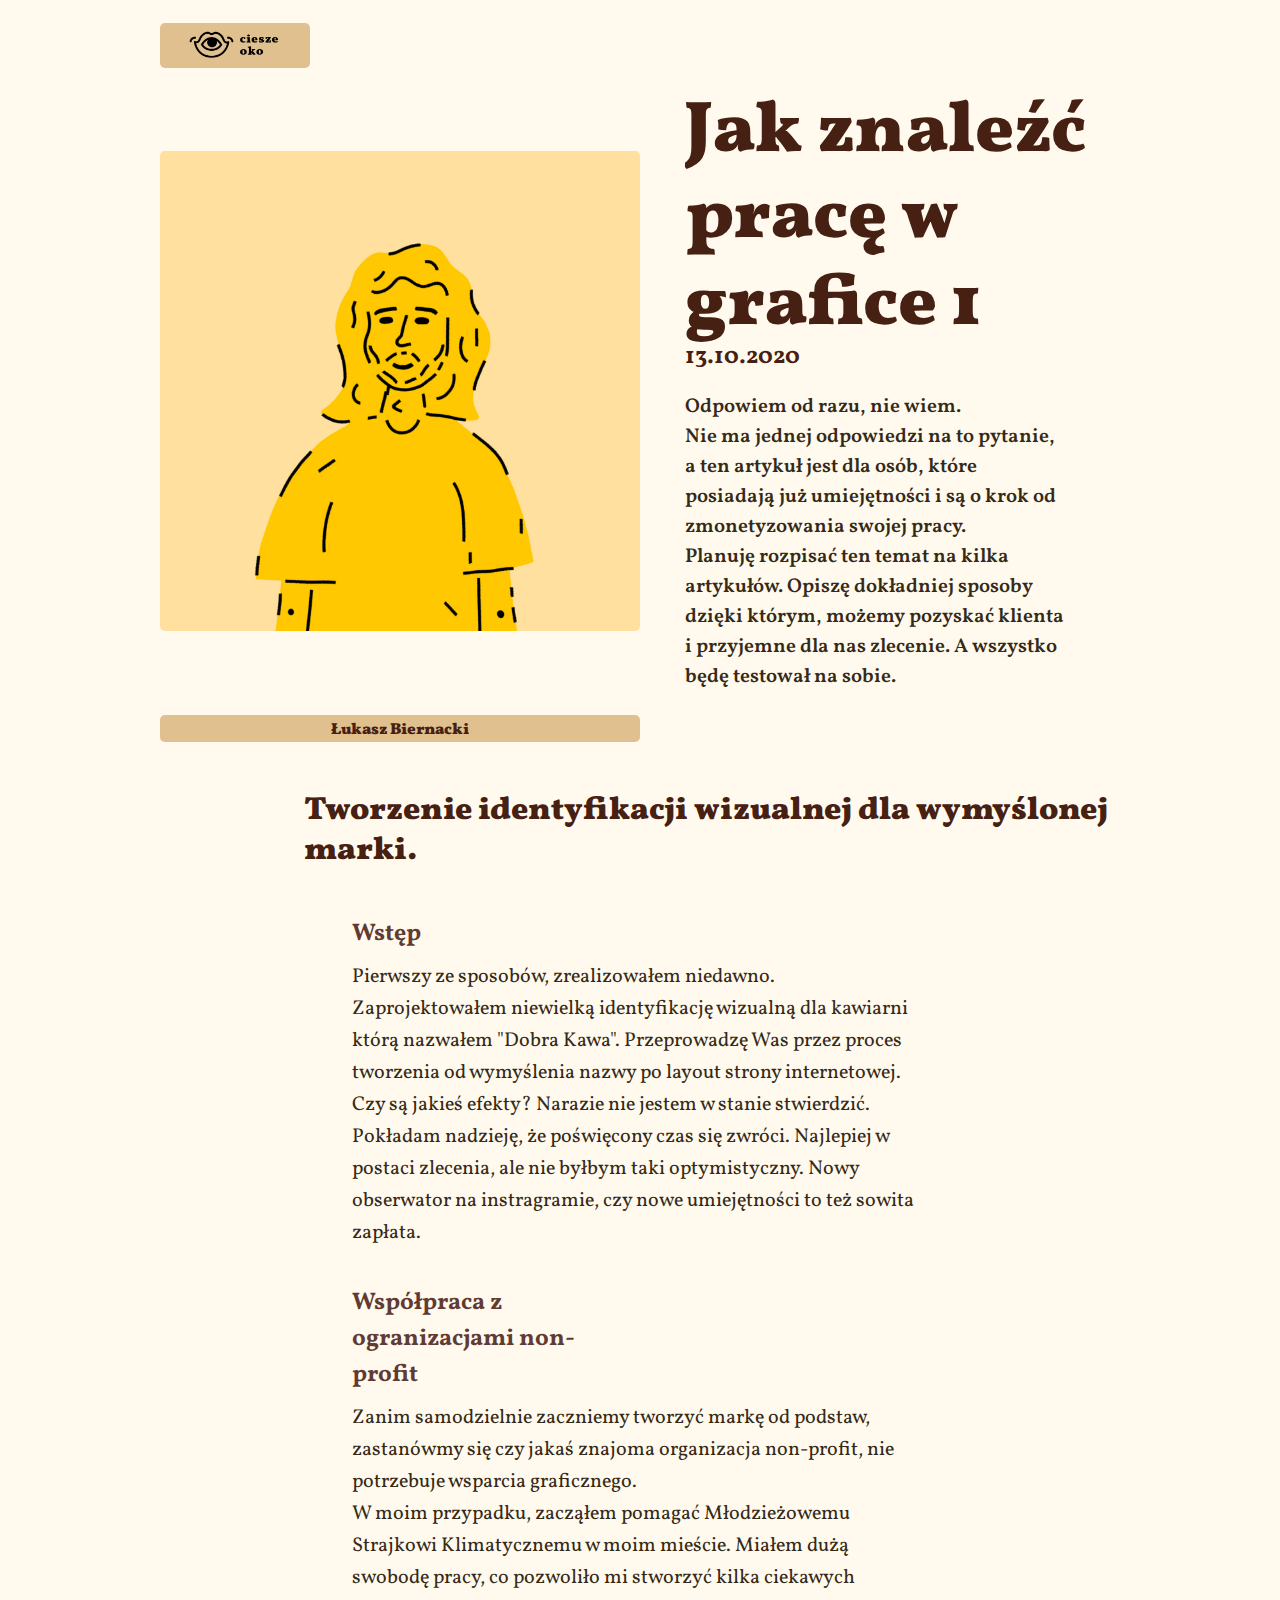
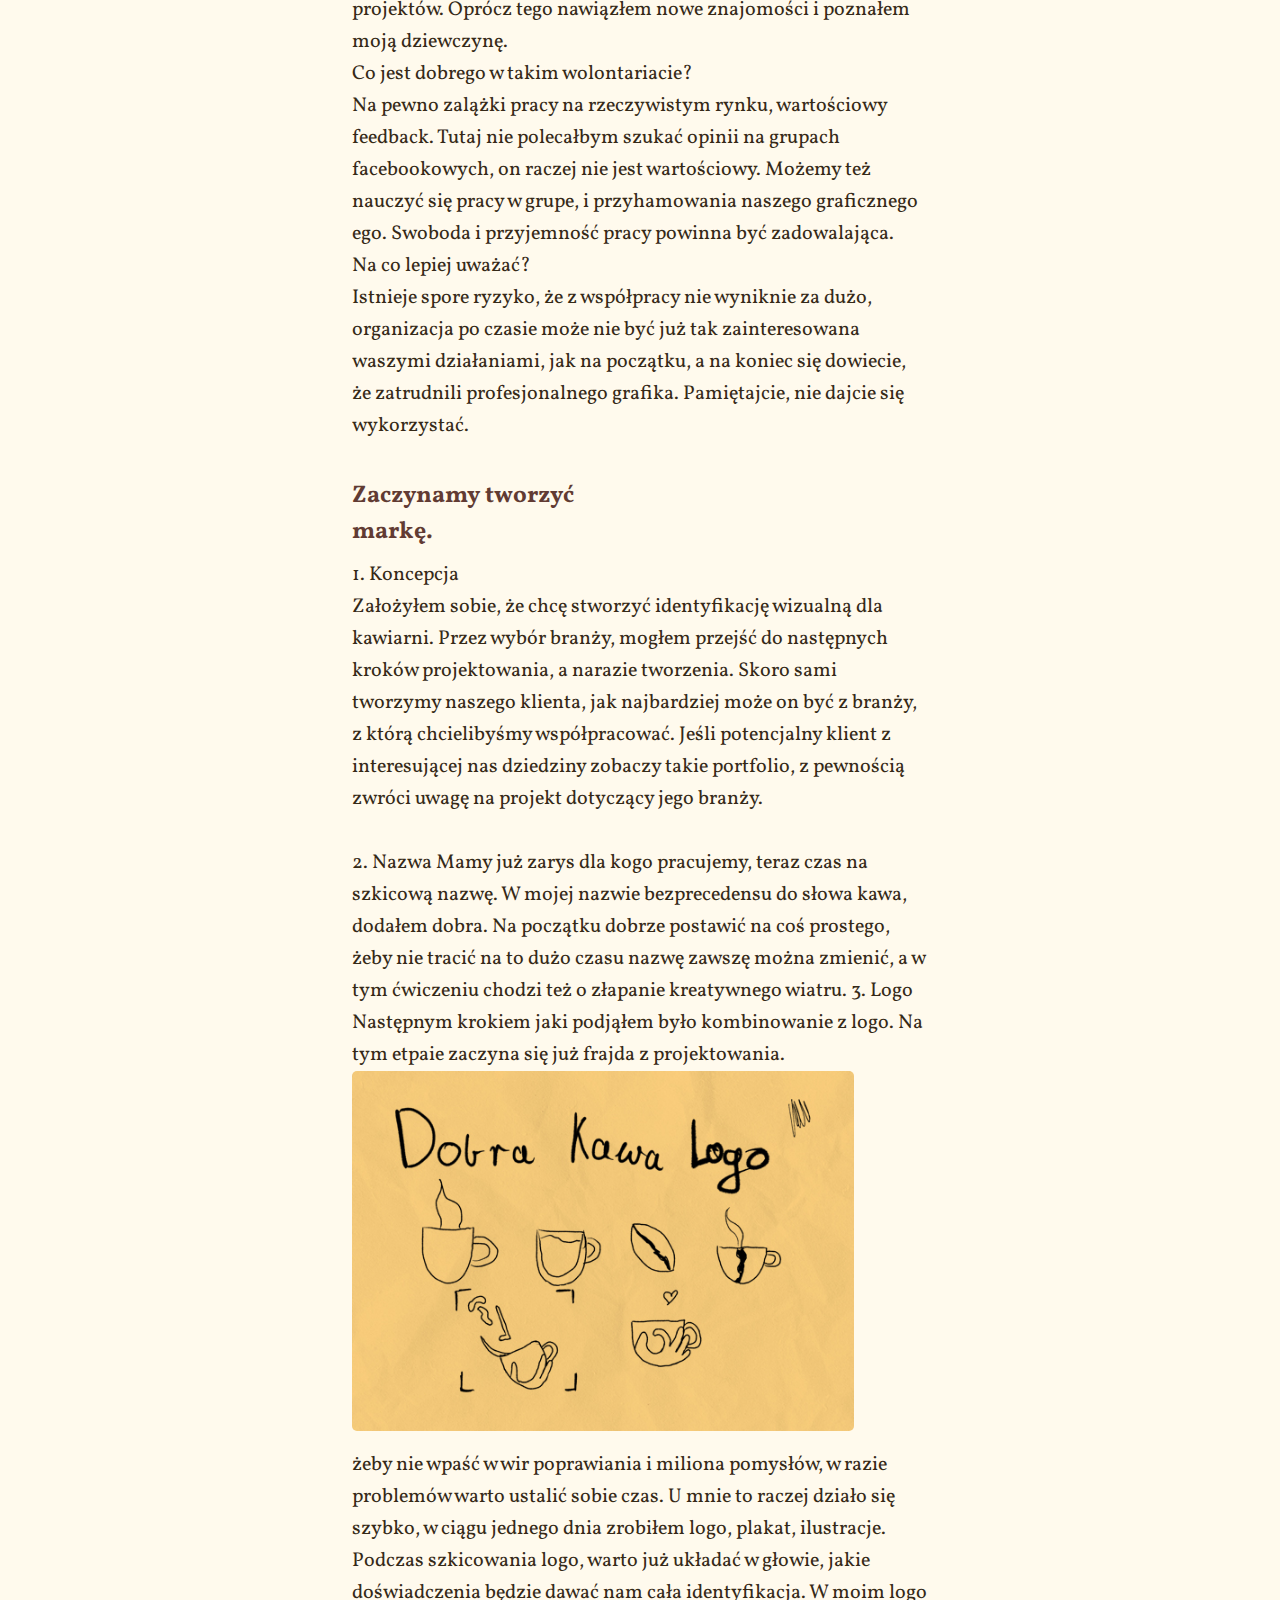
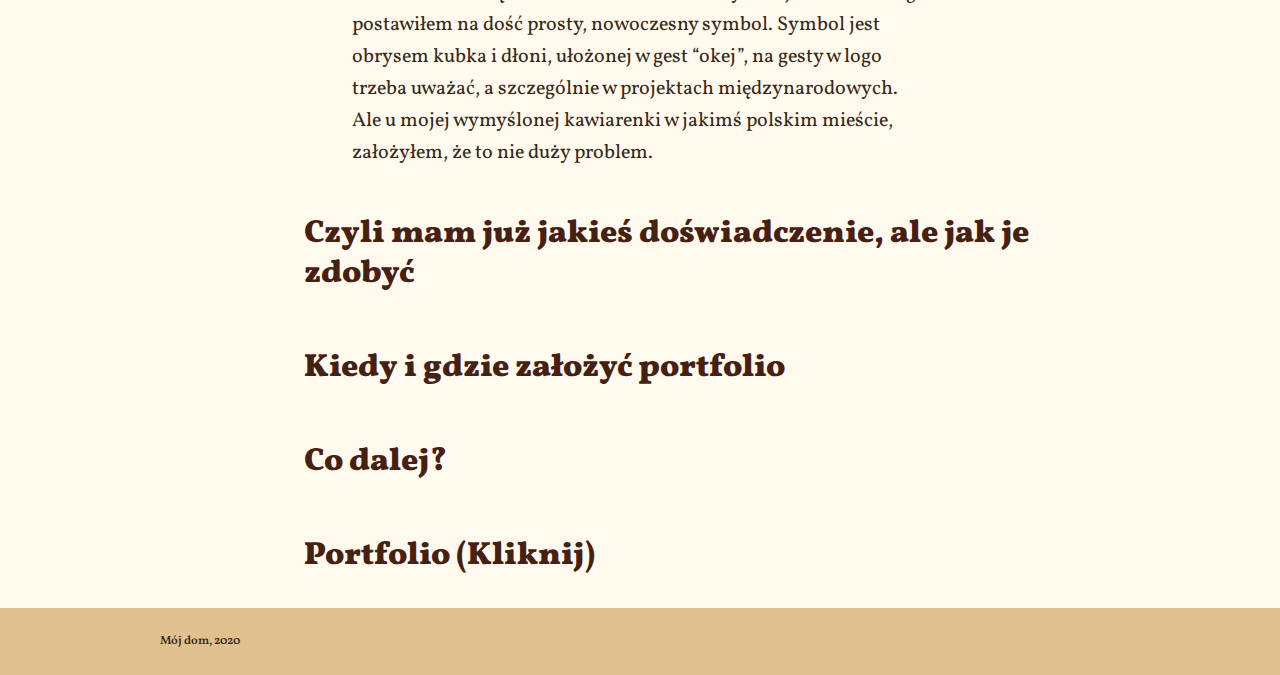
==== Artykuly/autoportret.html @ c163a77c "Add files via upload" ====
<!DOCTYPE html>
<html lang="en" dir="ltr">
  <head>
    <meta charset="utf-8">
    <meta name="viewport" content="width=device-width, initial-scale=1">
    <title>Poczytaj</title>
    <link rel="stylesheet" media="(max-width: 500px)"  href="css/style.min.css">
    <link rel="stylesheet" media="(max-width: 500px)" href="../main-css/main-mobile.min.css">
    <link rel="stylesheet" media="(min-width: 500px)" href="css/web.min.css">
    <link rel="stylesheet" media="(min-width: 500px)" href="../main-css/main-web.min.css">
    <script src="https://ajax.googleapis.com/ajax/libs/jquery/3.4.1/jquery.min.js"></script>

    <script async src="https://www.googletagmanager.com/gtag/js?id=UA-170157019-1"></script>
    <script>
      window.dataLayer = window.dataLayer || [];
      function gtag(){dataLayer.push(arguments);}
      gtag('js', new Date());

      gtag('config', 'UA-170157019-1');
    </script>

  </head>
  <body>

    <div class="flex">


    <div class="bar">
        <a href="../Start/index.html" class="logo"></a>
    </div>


    <div class="feed">
    <a href="#headline" class="up_button"> <div class="up_button" id="up_button"></div> </a>

    <!-- Headline -->
    <div class="headline">

    <img class="picture picture_big margin_2" src="img/4.jpg">
    <div class="autor"><h1 class="small">Łukasz Biernacki</h1></div>

    <div class="text">

    <!-- tittle -->
    <h1 id="headline" class="big">Jak znaleźć pracę w grafice 1 </h1>
    <!-- title end -->

    <p class="date">13.10.2020</p>

    <!-- intro -->
    <p class="big">
      Odpowiem od razu, nie wiem. <br>
      Nie ma jednej odpowiedzi na to pytanie, a
      ten artykuł jest dla osób, które
      posiadają już umiejętności i są o krok od zmonetyzowania
      swojej pracy. <br>

      Planuję rozpisać ten temat na kilka artykułów.
      Opiszę dokładniej sposoby dzięki którym,
      możemy pozyskać klienta i przyjemne dla nas zlecenie.
      A wszystko będę testował na sobie.

    </p>
    <!-- intro end -->

    </div>
    </div>
    <!-- Headline end -->

    <h2>Tworzenie identyfikacji wizualnej dla wymyślonej marki.</h2>

    <h3>Wstęp</h3>
    <p class="small">
      Pierwszy ze sposobów, zrealizowałem niedawno.
      Zaprojektowałem niewielką identyfikację wizualną
      dla kawiarni którą nazwałem "Dobra Kawa".
      Przeprowadzę Was przez proces tworzenia
      od wymyślenia nazwy po layout strony internetowej.
      <br>
      Czy są jakieś efekty? Narazie nie jestem w stanie stwierdzić.
      Pokładam nadzieję, że poświęcony czas się zwróci.
      Najlepiej w postaci zlecenia, ale nie byłbym taki optymistyczny.
      Nowy obserwator na instragramie, czy nowe umiejętności
      to też sowita zapłata.
    </p>

    <h3>Współpraca z ogranizacjami non-profit</h3>
    <p class="small">
      Zanim samodzielnie zaczniemy tworzyć markę od podstaw,
      zastanówmy się czy jakaś znajoma organizacja non-profit,
      nie potrzebuje wsparcia graficznego. <br>
      W moim przypadku, zacząłem pomagać Młodzieżowemu
      Strajkowi Klimatycznemu w moim mieście. Miałem dużą swobodę pracy,
      co pozwoliło mi stworzyć kilka ciekawych projektów. Oprócz tego nawiązłem nowe znajomości
      i poznałem moją dziewczynę.
      <br>
      Co jest dobrego w takim wolontariacie? <br>
      Na pewno zalążki pracy na rzeczywistym rynku,
      wartościowy feedback. Tutaj nie polecałbym szukać opinii na
      grupach facebookowych, on raczej nie jest wartościowy.
      Możemy też nauczyć się pracy w grupe, i przyhamowania
      naszego graficznego ego. Swoboda i przyjemność pracy powinna być
      zadowalająca. <br>
      Na co lepiej uważać? <br>
      Istnieje spore ryzyko, że z współpracy nie
      wyniknie za dużo, organizacja po czasie może nie być już
      tak zainteresowana waszymi działaniami, jak na początku, a na
      koniec się dowiecie, że zatrudnili profesjonalnego grafika.
      Pamiętajcie, nie dajcie się wykorzystać.
    </p>

    <h3>Zaczynamy tworzyć markę.</h3>
    <p class="small">
      1. Koncepcja <br>
      Założyłem sobie, że chcę stworzyć identyfikację wizualną dla kawiarni.
      Przez wybór branży, mogłem przejść do następnych kroków projektowania, a narazie tworzenia.
      Skoro sami tworzymy naszego klienta, jak najbardziej może on być z branży,
      z którą chcielibyśmy współpracować. Jeśli potencjalny klient z interesującej nas dziedziny
      zobaczy takie portfolio, z pewnością zwróci uwagę na projekt dotyczący jego branży.

      <br><br>
      2. Nazwa
      Mamy już zarys dla kogo pracujemy, teraz czas na szkicową
      nazwę. W mojej nazwie bezprecedensu do słowa kawa, dodałem dobra. Na początku dobrze
      postawić na coś prostego, żeby nie tracić na to dużo czasu
      nazwę zawszę można zmienić, a w tym ćwiczeniu chodzi też o złapanie kreatywnego wiatru.

      3. Logo
      Następnym krokiem jaki podjąłem było kombinowanie z logo.
      Na tym etpaie zaczyna się już frajda z projektowania.
      </p>
      <img src="img/5.jpg" class="picture picture_in">
      <p class="small">
      żeby nie wpaść w wir poprawiania i miliona pomysłów, w razie problemów
      warto ustalić sobie czas. U mnie to raczej działo się szybko, w ciągu
      jednego dnia zrobiłem logo, plakat, ilustracje.

      Podczas szkicowania logo, warto już układać w głowie,
      jakie doświadczenia będzie dawać nam cała identyfikacja.
      W moim logo postawiłem na dość prosty, nowoczesny symbol.
      Symbol jest obrysem kubka i dłoni, ułożonej w gest “okej”,
      na gesty w logo trzeba uważać, a szczególnie w projektach
      międzynarodowych. Ale u mojej wymyślonej kawiarenki w jakimś
      polskim mieście, założyłem, że to nie duży problem.



    </p>

    <p class="small margin_2">
    </p>

    <p class="small margin_2">
    </p>


    <h2>Czyli mam już jakieś doświadczenie, ale jak je zdobyć</h2>
    <p class="small">

    </p>

    <h2>Kiedy i gdzie założyć portfolio</h2>
    <p class="small">

    </p>

    <h2>Co dalej?</h2>
    <p class="small">

    </p>

    <a href="https://broccoli70.github.io/portfolio/"><h2>Portfolio (Kliknij)</h2></a>
    </div>


    <div class="footer">
      <p class="big footer">Mój dom, 2020</p>
    </div>

  <script src="script.js"></script>
  </body>
</html>
---- Artykuly/css/style.min.css ----
h1{overflow-y:hidden;font-family:'Vollkorn';font-weight:900;color:#462012}h1.big{width:90%;font-size:5rem;justify-self:center;align-self:flex-start;line-height:1.25;margin-top:2.5vh}h1.small{font-size:1.5rem;justify-self:center;margin-bottom:-0.5vh}h1.menu_text{margin-left:10%;font-size:1.5rem;margin-top:1.25vh}h2{overflow-y:hidden;font-family:'Vollkorn';font-weight:900;color:#462012;font-size:3rem;margin-top:3vh;margin-bottom:0.5vh}h3{font-family:'vollkorn';font-weight:700;line-height:1.5;color:#613b33;font-size:1.75rem;margin-top:3vh}p{overflow-y:hidden;color:#352917;text-align:left;font-family:'vollkorn'}p.big{margin-top:1vh;font-size:2rem;line-height:1.7;font-weight:700}p.small{font-weight:400;font-size:2rem;line-height:1.75;font-family:'Vollkorn';color:#352917}p.date{font-weight:600;font-size:2rem;font-family:'Vollkorn';color:#352917}.bar{display:flex;width:90%;height:10vh;flex-direction:row;justify-self:center}.autor{margin-top:1vh;width:100%;justify-content:center;align-items:center;display:flex;flex-direction:row;height:3vh;background:#e0c08e;border-radius:3px}.picture{justify-self:center;align-self:center;border-radius:3px}.picture_big{width:100%;height:25vh;-o-object-fit:cover;object-fit:cover}.picture_in{width:100%;margin-top:0.5vh;margin-bottom:2vh;-o-object-fit:cover;object-fit:cover}.contain{-o-object-fit:contain;object-fit:contain}
---- main-css/main-mobile.min.css ----
@import url("https://fonts.googleapis.com/css2?family=Vollkorn:wght@400;600;700;900&display=swap");@import url("https://fonts.googleapis.com/css2?family=Open+Sans&display=swap");*{padding:0;margin:0;overflow-x:hidden}html{font-size:10px;text-rendering:optimizeLegibility}body{background:#fffaed}a{text-decoration:none;background:none;color:#e0c08e}a:active{background:none;outline:none;-webkit-tap-highlight-color:transparent}hr{width:100%;height:4.5px;background:#e0c08e;margin-bottom:2.5vh;margin-top:-0.25vh;border:0;border-radius:3px;outline:none}img,embed,object,video{max-width:100%}h1{overflow-y:hidden;font-family:'Vollkorn';font-weight:900;color:#462012}h1.big{width:90%;font-size:5rem;justify-self:center;align-self:flex-start;line-height:1.25;margin-bottom:1vh}h1.small{font-size:1.5rem;justify-self:center;margin-bottom:-0.5vh}h1.menu_text{margin-left:10%;font-size:1.5rem;margin-top:1.25vh}h2{overflow-y:hidden;font-family:'Vollkorn';font-weight:900;color:#462012;font-size:2.5rem;margin-top:6vh}h3{font-family:'vollkorn';font-weight:700;line-height:1.5;color:#613b33;font-size:1.75rem}p{overflow-y:hidden;color:#352917;text-align:left;font-family:'vollkorn'}p.big{margin-top:3vh;font-size:1.75rem;line-height:1.85;font-weight:700}p.small{font-weight:400;font-size:1.75rem;line-height:1.85;font-family:'Vollkorn';color:#352917}.vollkorn{font-family:'Vollkorn';font-size:1.75rem;line-height:1}q{font-style:italic;font-weight:600;font-size:1.6rem}.margin_2{margin-top:1vh}.margin_4{margin-top:4vh}.margin_8{margin-top:8vh}.flex{display:flex;width:100%;flex-direction:column;align-items:center}.bar{display:flex;width:90%;height:10vh;flex-direction:row;justify-self:center}.logo{width:50%;height:5vh;background:#e0c08e url(../../img/logo.png) center center no-repeat;background-size:50%;background-position:center 52.5%;border-radius:3px;align-self:center;justify-self:flex-start}.logo:active{background:#dd9b9b url(../../img/logo.png) center center no-repeat;background-size:50%}.menu{width:5vh;height:5vh;background:#e0c08e url(../../img/menu.png) center center no-repeat;background-size:50%;align-self:center;margin-left:2.5vh;border-radius:3px}.menu:active{background:#dd9b9b url(../../img/menu.png) center center no-repeat;background-size:50%}.menu_open{margin-top:10vh;position:absolute;flex-direction:column;width:90%;height:20vh;background:#e0c08e;display:none;justify-content:center;box-shadow:0 1vh 0 0 #cc9e72}.feed{width:90%;display:flex;justify-self:center;flex-direction:column}.date{height:2.5vh;margin-top:1vh;align-self:flex-start;padding-left:2vh;padding-right:2vh;display:flex;justify-content:center;flex-direction:column;background:#e0c08e;border-radius:3px}.autor{margin-top:1vh;width:100%;justify-content:center;align-items:center;display:flex;flex-direction:row;height:3vh;background:#e0c08e;border-radius:3px}.flash{height:3vh;align-self:flex-end;padding-left:2vh;padding-right:2vh;display:flex;justify-content:center;flex-direction:column;background:#e0c08e;border-radius:3px}.flash:active{background:#dd9b9b}.flash_open{width:45%;margin-left:45%;height:34vh;background:#e0c08e;margin-top:23vh;border-radius:3px;position:absolute;display:none;flex-direction:column;justify-content:center;align-items:center}.up_button{background:#dd9b9b url(../../img/menu.png) center center no-repeat;background-size:50%;width:4vh;height:4vh;border-radius:3px;position:fixed;margin-top:85vh;margin-left:80%;transition:0.3s;opacity:0}.up_button:active{background:#e0c08e url(../../img/menu.png) center center no-repeat;background-size:50%}.picture{justify-self:center;align-self:center;border-radius:3px}.picture_big{width:100%;height:30vh;-o-object-fit:cover;object-fit:cover}.picture_in{width:100%;margin-top:2.5vh;-o-object-fit:cover;object-fit:cover}.contain{-o-object-fit:contain;object-fit:contain}.footer{margin-top:2.5vh;height:7.5vh;width:100%;background:#e0c08e;display:flex;align-items:center}.footer.big{margin:0;margin-left:5%}
---- Artykuly/css/web.min.css ----
h1{overflow-y:hidden;font-family:'Vollkorn';font-weight:900;color:#462012}h1.big{width:90%;font-size:9rem;line-height:1.25;margin-bottom:1vh;margin-left:5vh;line-height:1.2}h1.small{font-size:2rem;margin-bottom:-0.5vh}h2{margin-left:15%;font-size:4rem;font-weight:900;line-height:1.25;overflow-y:hidden;font-family:'vollkorn';color:#462012;margin-top:5vh;margin-bottom:1vh}h3{font-family:'vollkorn';font-weight:700;line-height:1.5;width:25%;color:#613b33;font-size:3rem;margin-left:20%;margin-top:4vh;margin-bottom:1vh}p{overflow-y:hidden;color:#352917;width:60%;margin-left:20%;text-align:left;font-family:'vollkorn';font-weight:400}p.big{margin-left:5vh;line-height:1.5;font-size:2.5rem;font-weight:600;width:80%}p.small{font-weight:400;line-height:1.6;font-size:2.5rem;font-family:'Vollkorn';text-align:left;color:#352917}p.date{font-weight:700;font-size:3rem;margin-left:5vh;margin-bottom:2vh;margin-top:-2vh;color:#462012}.vollkorn{font-family:'Vollkorn';font-weight:600;font-size:2rem;line-height:1}q{font-style:italic;font-weight:600}.headline{display:grid;grid-template:1fr 6vh / 1fr 1fr;overflow-y:hidden}.autor{display:flex;margin-top:2.5vh;height:3vh;border-radius:5px;width:100%;justify-content:center;align-items:center;background:#e0c08e;grid-area:2 / 1 / 3 / 1}.text{display:flex;flex-flow:column;grid-area:1 / 2 / 1 / 3}.picture{justify-self:center;align-self:center;border-radius:5px}.picture_big{width:100%;max-height:60vh;-o-object-fit:cover;object-fit:cover;grid-area:1 / 1 / 1 / 1}.picture_in{justify-self:flex-start;align-self:flex-start;margin-left:20%;height:40vh;margin-bottom:2vh}
---- main-css/main-web.min.css ----
@import url("https://fonts.googleapis.com/css2?family=Vollkorn:wght@400;600;700;900&display=swap");@import url("https://fonts.googleapis.com/css2?family=Open+Sans&display=swap");*{padding:0;margin:0;overflow-x:hidden}html{font-size:8px;text-rendering:optimizeLegibility}body{background:#fffaed}a{text-decoration:none;background:none;color:#e0c08e}a:active{background:none;outline:none}img,embed,object,video{max-width:100%}.flex{display:flex;flex-direction:column;align-items:center}.bar{display:flex;width:75%;height:10vh;flex-direction:row;justify-self:center}.logo{width:150px;height:5vh;background:#e0c08e url(../img/logo.png) center center no-repeat;background-size:65%;align-self:center;justify-self:flex-start;border-radius:5px}.feed{width:75%;display:flex;justify-self:center;flex-direction:column}.footer{margin-top:2.5vh;height:7.5vh;width:100%;background:#e0c08e;display:flex;align-items:center}.footer.big{font-family:'Vollkorn';margin:0;margin-left:12.5%;font-size:1.5rem}
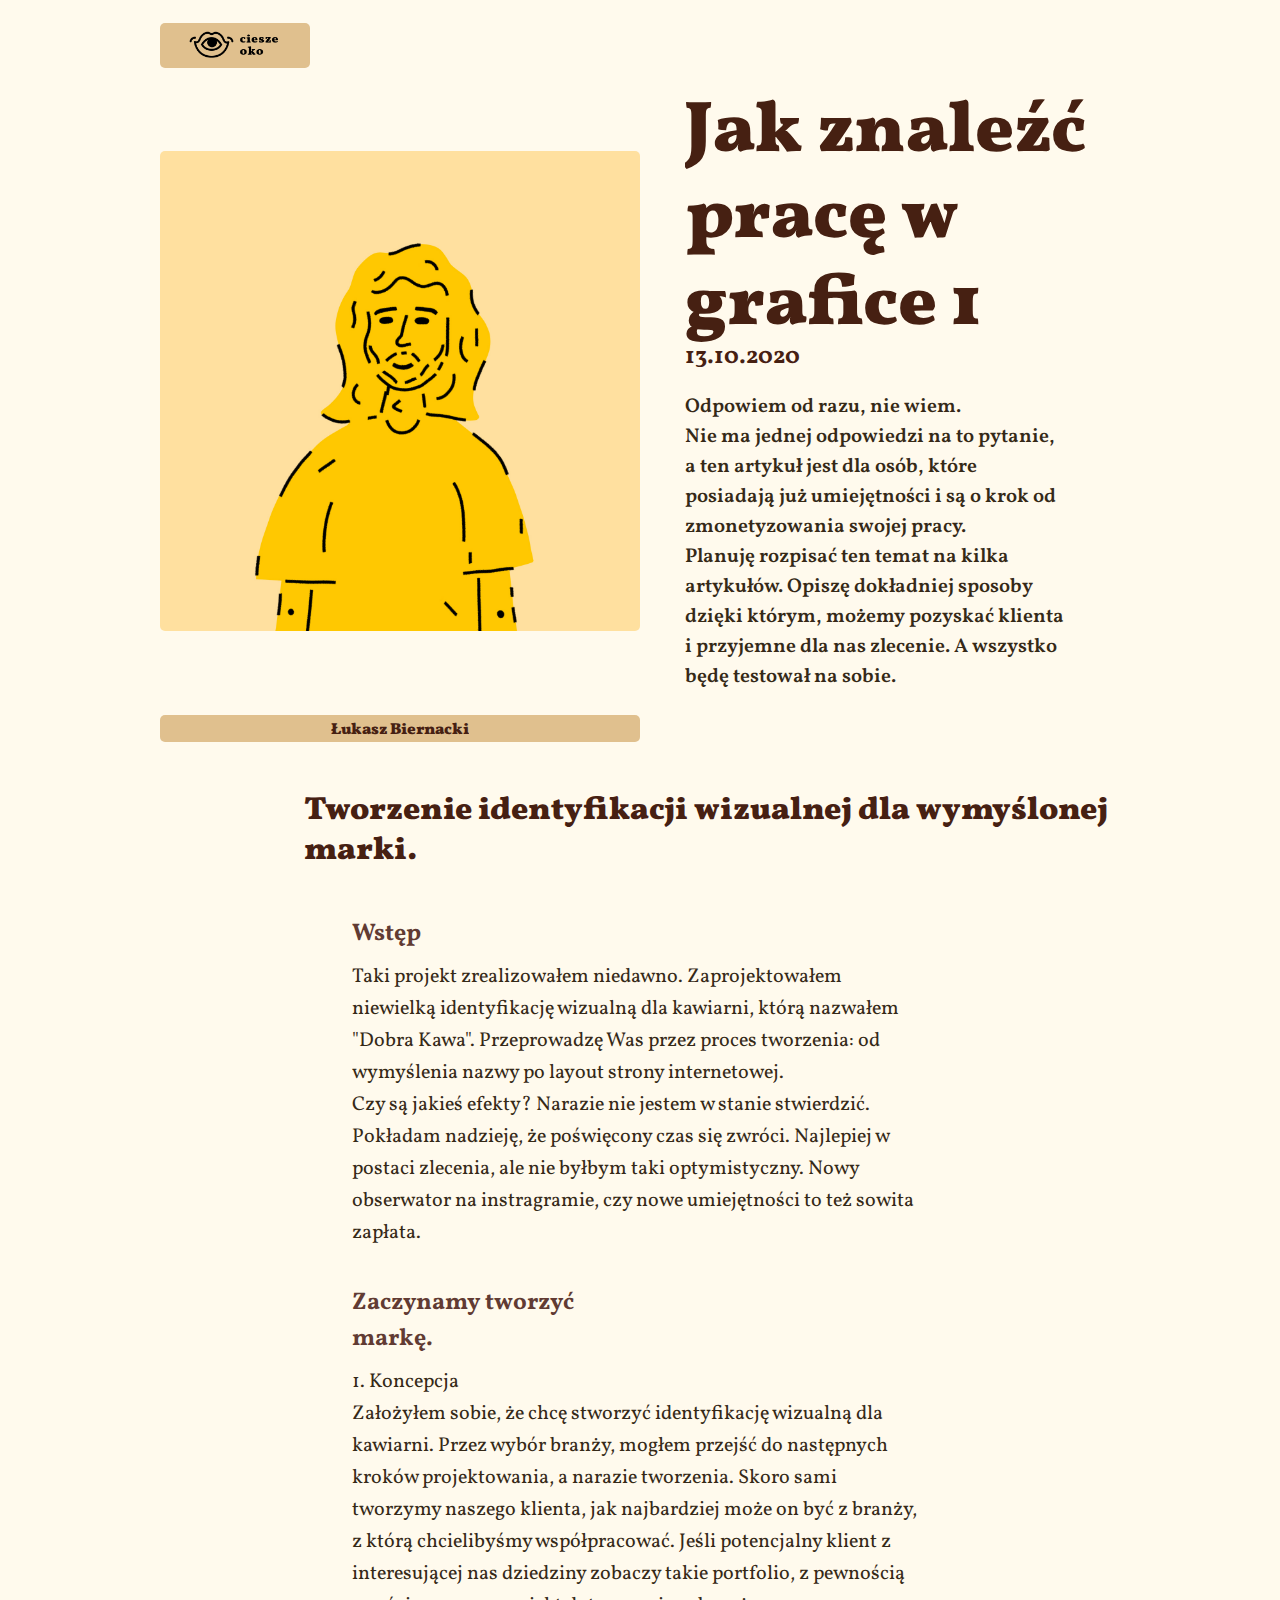
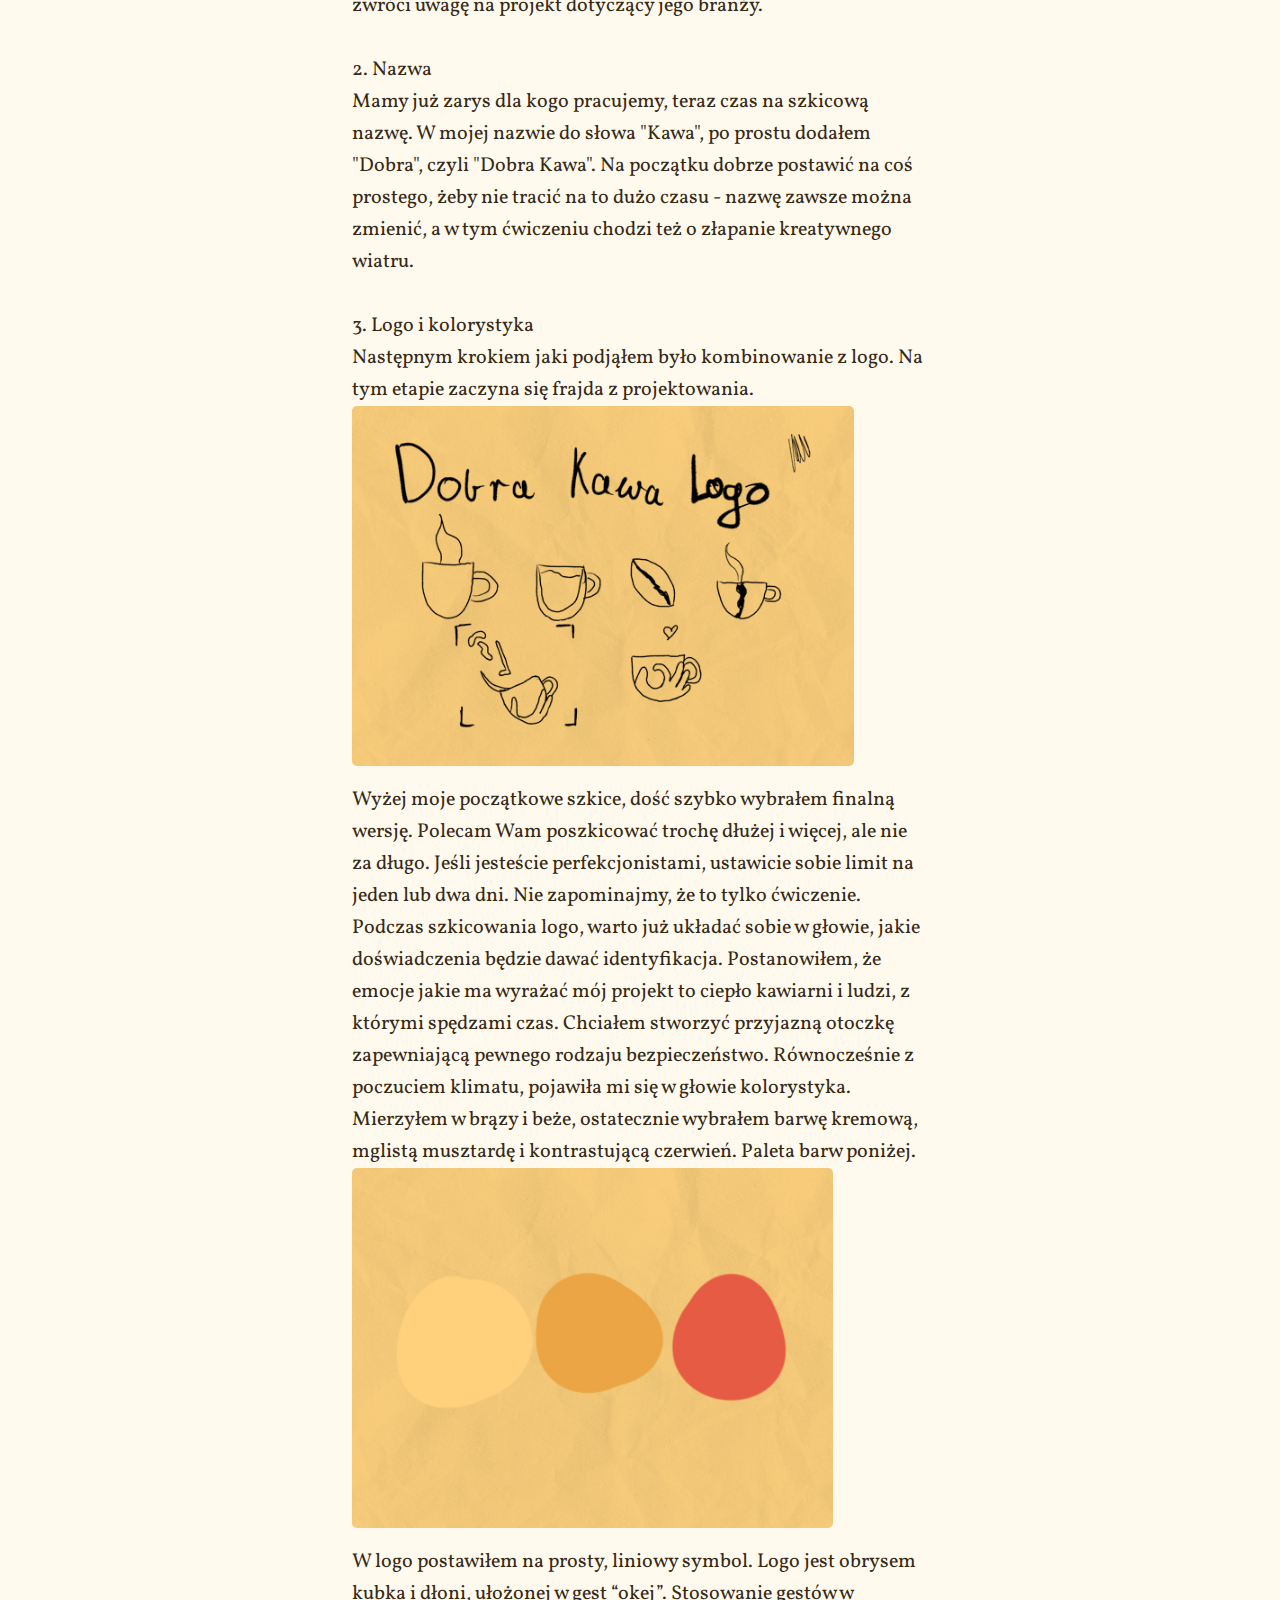
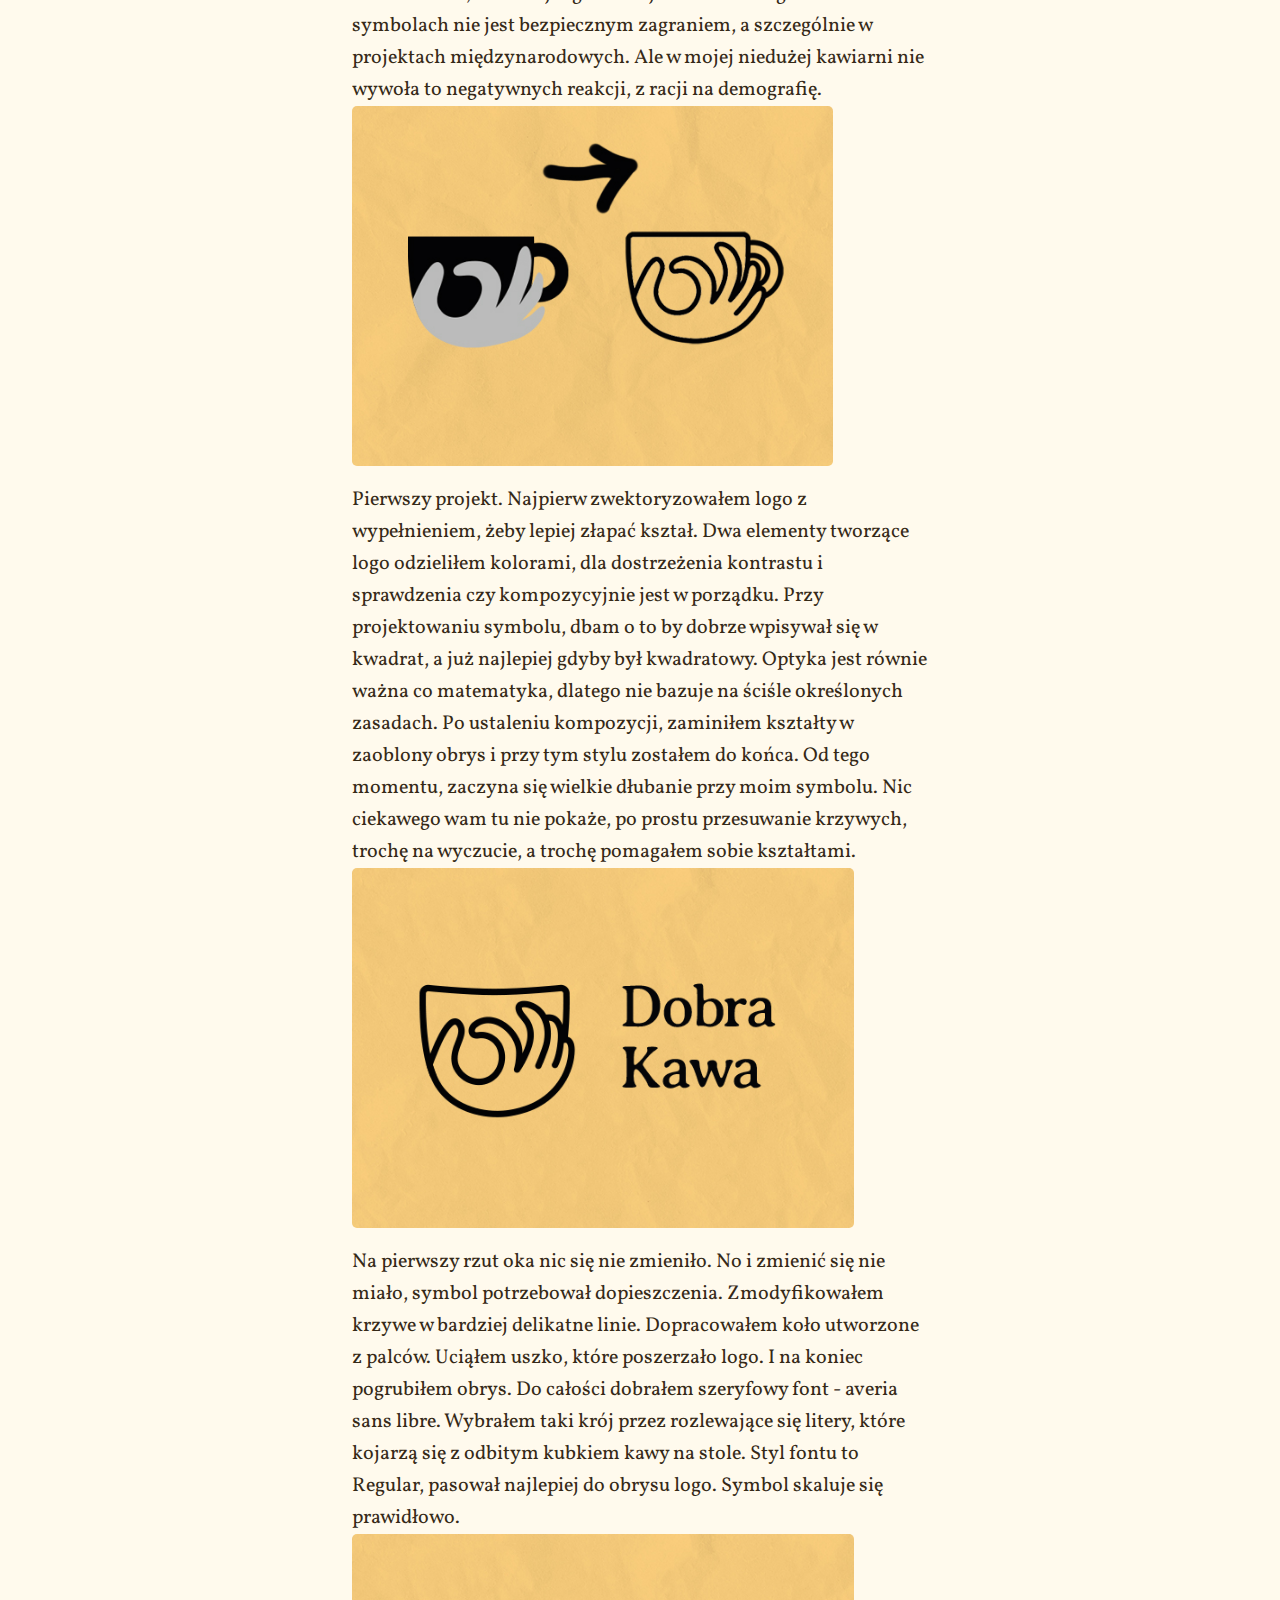
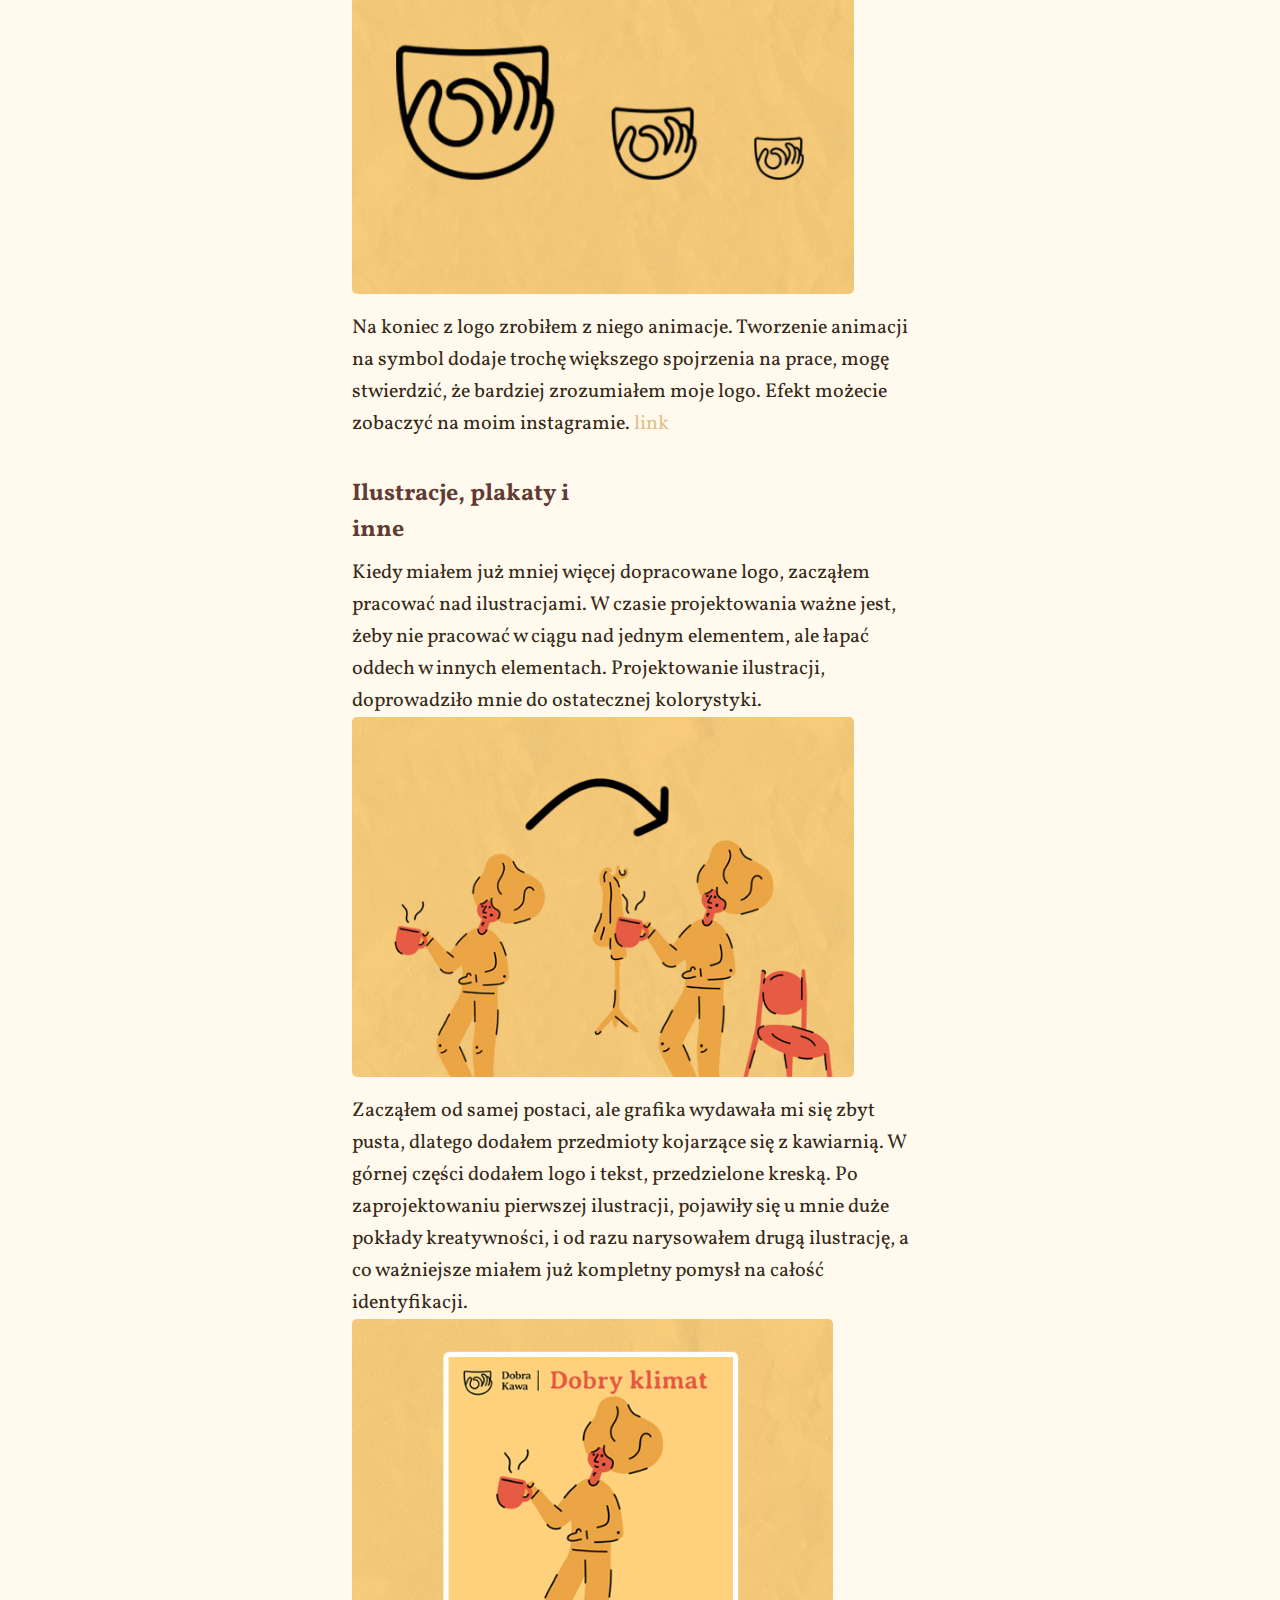
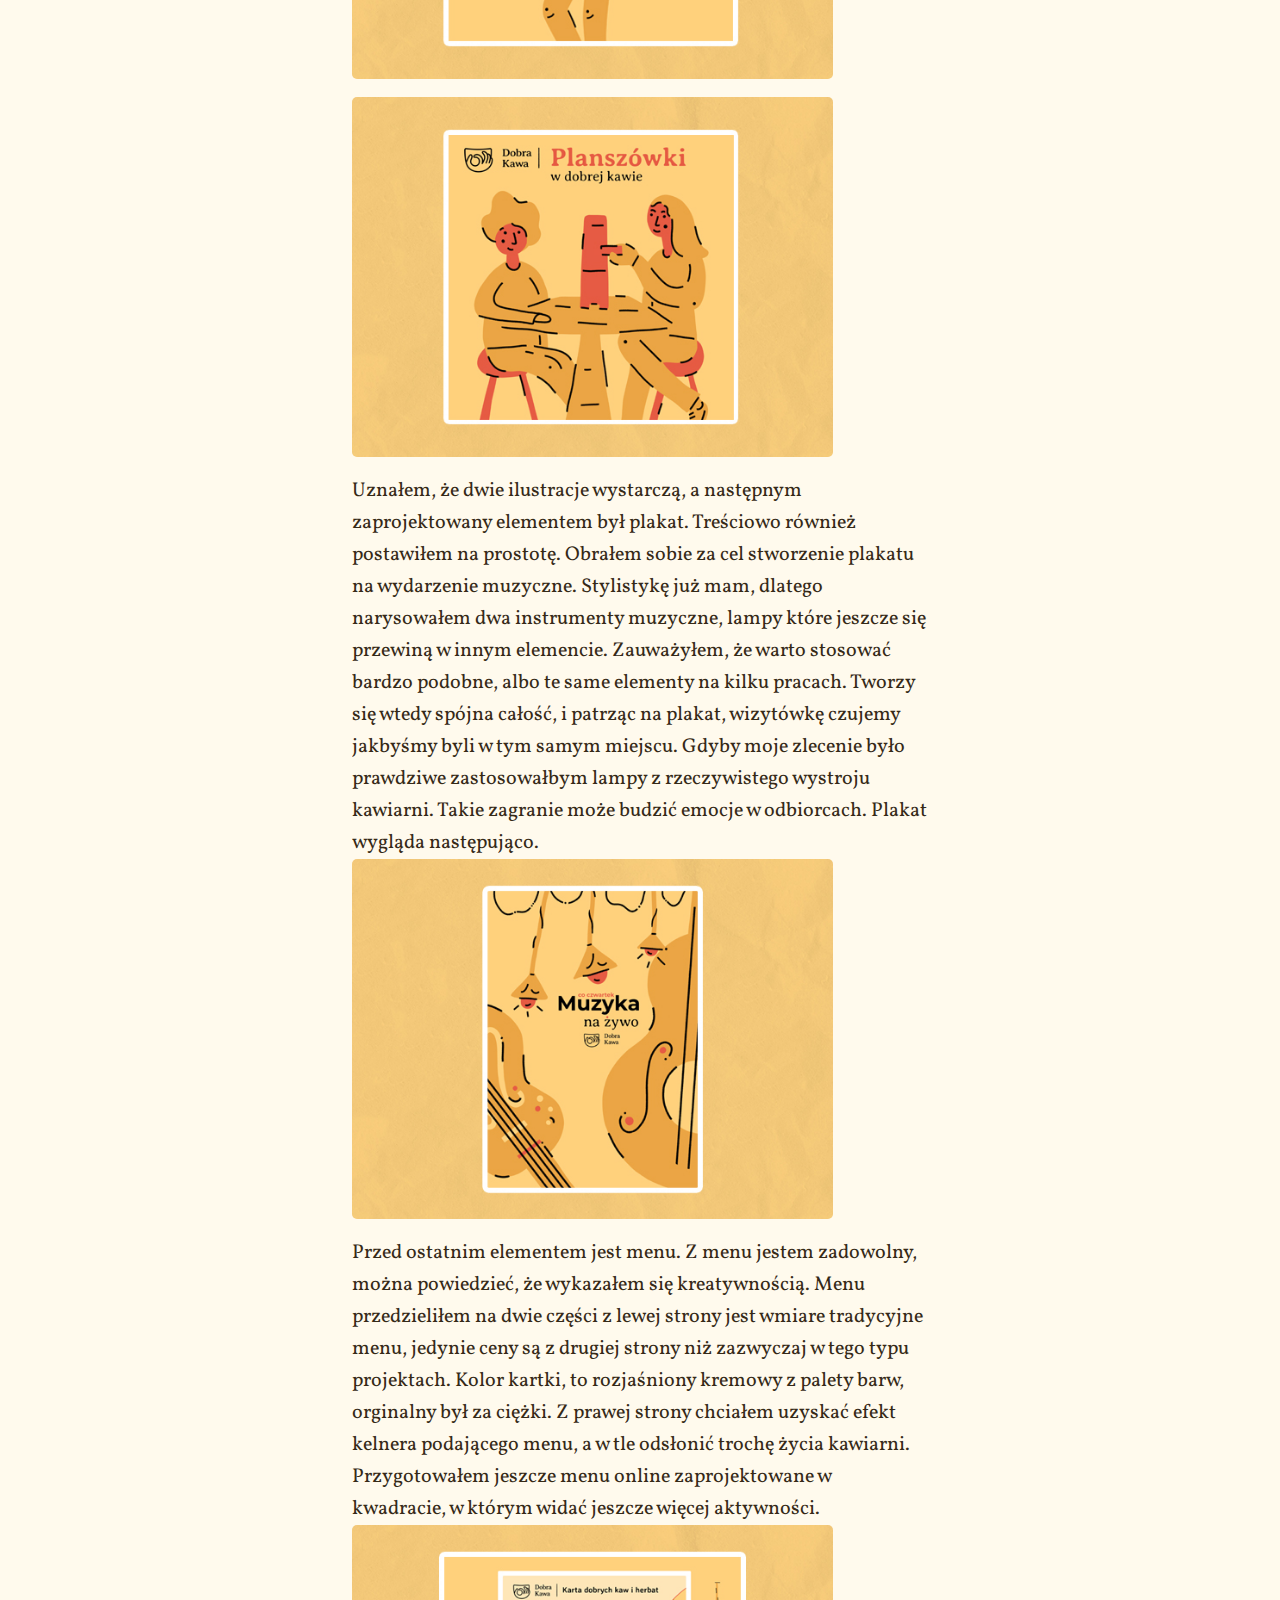
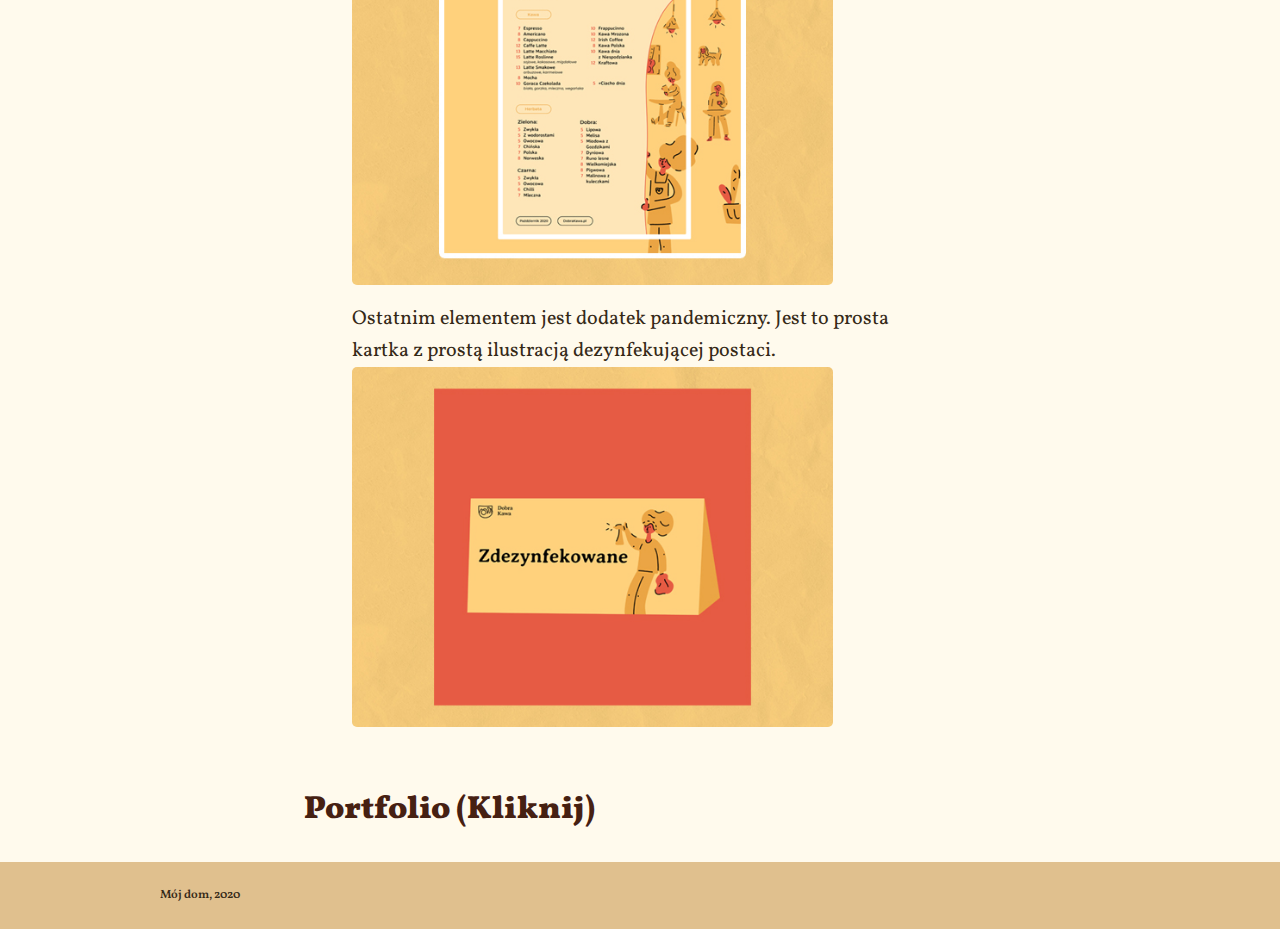
==== commit 8b9ccd8c: "Add files via upload" ====
--- a/Artykuly/autoportret.html
+++ b/Artykuly/autoportret.html
@@ -71,10 +71,10 @@
 
     <h3>Wstęp</h3>
     <p class="small">
-      Pierwszy ze sposobów, zrealizowałem niedawno.
+      Taki projekt zrealizowałem niedawno.
       Zaprojektowałem niewielką identyfikację wizualną
-      dla kawiarni którą nazwałem "Dobra Kawa".
-      Przeprowadzę Was przez proces tworzenia
+      dla kawiarni, którą nazwałem "Dobra Kawa".
+      Przeprowadzę Was przez proces tworzenia:
       od wymyślenia nazwy po layout strony internetowej.
       <br>
       Czy są jakieś efekty? Narazie nie jestem w stanie stwierdzić.
@@ -84,31 +84,6 @@
       to też sowita zapłata.
     </p>
 
-    <h3>Współpraca z ogranizacjami non-profit</h3>
-    <p class="small">
-      Zanim samodzielnie zaczniemy tworzyć markę od podstaw,
-      zastanówmy się czy jakaś znajoma organizacja non-profit,
-      nie potrzebuje wsparcia graficznego. <br>
-      W moim przypadku, zacząłem pomagać Młodzieżowemu
-      Strajkowi Klimatycznemu w moim mieście. Miałem dużą swobodę pracy,
-      co pozwoliło mi stworzyć kilka ciekawych projektów. Oprócz tego nawiązłem nowe znajomości
-      i poznałem moją dziewczynę.
-      <br>
-      Co jest dobrego w takim wolontariacie? <br>
-      Na pewno zalążki pracy na rzeczywistym rynku,
-      wartościowy feedback. Tutaj nie polecałbym szukać opinii na
-      grupach facebookowych, on raczej nie jest wartościowy.
-      Możemy też nauczyć się pracy w grupe, i przyhamowania
-      naszego graficznego ego. Swoboda i przyjemność pracy powinna być
-      zadowalająca. <br>
-      Na co lepiej uważać? <br>
-      Istnieje spore ryzyko, że z współpracy nie
-      wyniknie za dużo, organizacja po czasie może nie być już
-      tak zainteresowana waszymi działaniami, jak na początku, a na
-      koniec się dowiecie, że zatrudnili profesjonalnego grafika.
-      Pamiętajcie, nie dajcie się wykorzystać.
-    </p>
-
     <h3>Zaczynamy tworzyć markę.</h3>
     <p class="small">
       1. Koncepcja <br>
@@ -119,55 +94,129 @@
       zobaczy takie portfolio, z pewnością zwróci uwagę na projekt dotyczący jego branży.
 
       <br><br>
-      2. Nazwa
+      2. Nazwa <br>
       Mamy już zarys dla kogo pracujemy, teraz czas na szkicową
-      nazwę. W mojej nazwie bezprecedensu do słowa kawa, dodałem dobra. Na początku dobrze
-      postawić na coś prostego, żeby nie tracić na to dużo czasu
-      nazwę zawszę można zmienić, a w tym ćwiczeniu chodzi też o złapanie kreatywnego wiatru.
-
-      3. Logo
+      nazwę. W mojej nazwie do słowa "Kawa", po prostu dodałem "Dobra", czyli "Dobra Kawa".
+      Na początku dobrze postawić na coś prostego, żeby nie tracić na to dużo
+      czasu - nazwę zawsze można zmienić, a w tym ćwiczeniu chodzi też o złapanie kreatywnego wiatru.
+      <br><br>
+      3. Logo i kolorystyka <br>
       Następnym krokiem jaki podjąłem było kombinowanie z logo.
-      Na tym etpaie zaczyna się już frajda z projektowania.
+      Na tym etapie zaczyna się frajda z projektowania.
       </p>
       <img src="img/5.jpg" class="picture picture_in">
       <p class="small">
-      żeby nie wpaść w wir poprawiania i miliona pomysłów, w razie problemów
-      warto ustalić sobie czas. U mnie to raczej działo się szybko, w ciągu
-      jednego dnia zrobiłem logo, plakat, ilustracje.
-
-      Podczas szkicowania logo, warto już układać w głowie,
-      jakie doświadczenia będzie dawać nam cała identyfikacja.
-      W moim logo postawiłem na dość prosty, nowoczesny symbol.
-      Symbol jest obrysem kubka i dłoni, ułożonej w gest “okej”,
-      na gesty w logo trzeba uważać, a szczególnie w projektach
-      międzynarodowych. Ale u mojej wymyślonej kawiarenki w jakimś
-      polskim mieście, założyłem, że to nie duży problem.
-
-
-
-    </p>
-
-    <p class="small margin_2">
-    </p>
-
-    <p class="small margin_2">
-    </p>
-
-
-    <h2>Czyli mam już jakieś doświadczenie, ale jak je zdobyć</h2>
-    <p class="small">
-
-    </p>
-
-    <h2>Kiedy i gdzie założyć portfolio</h2>
-    <p class="small">
-
-    </p>
-
-    <h2>Co dalej?</h2>
-    <p class="small">
-
-    </p>
+      Wyżej moje początkowe szkice, dość szybko wybrałem finalną wersję.
+      Polecam Wam poszkicować trochę dłużej i więcej, ale nie za długo.
+      Jeśli jesteście perfekcjonistami, ustawicie sobie limit na jeden lub dwa dni.
+      Nie zapominajmy, że to tylko ćwiczenie. <br>
+      Podczas szkicowania logo, warto już układać sobie w głowie,
+      jakie doświadczenia będzie dawać identyfikacja.
+      Postanowiłem, że emocje jakie ma wyrażać mój projekt to ciepło kawiarni
+      i ludzi, z którymi spędzami czas. Chciałem stworzyć przyjazną otoczkę
+      zapewniającą pewnego rodzaju bezpieczeństwo. Równocześnie z poczuciem
+      klimatu, pojawiła mi się w głowie kolorystyka. Mierzyłem w brązy i beże,
+      ostatecznie wybrałem barwę kremową, mglistą musztardę i kontrastującą czerwień.
+      Paleta barw poniżej.
+      </p>
+      <img src="img/7.jpg" class="picture picture_in">
+      <p class="small">
+      W logo postawiłem na prosty, liniowy symbol.
+      Logo jest obrysem kubka i dłoni, ułożonej w gest “okej”.
+      Stosowanie gestów w symbolach nie jest bezpiecznym zagraniem, a szczególnie w projektach
+      międzynarodowych. Ale w mojej niedużej kawiarni nie wywoła to negatywnych reakcji,
+      z racji na demografię.
+      </p>
+      <img src="img/6.jpg" class="picture picture_in" alt="">
+      <p class="small">
+      Pierwszy projekt.
+      Najpierw zwektoryzowałem logo z wypełnieniem, żeby lepiej złapać kształ.
+      Dwa elementy tworzące logo odzieliłem kolorami, dla dostrzeżenia kontrastu
+      i sprawdzenia czy kompozycyjnie jest w porządku. Przy projektowaniu symbolu,
+      dbam o to by dobrze wpisywał się w kwadrat, a już najlepiej gdyby był kwadratowy.
+      Optyka jest równie ważna co matematyka, dlatego nie bazuje na ściśle określonych
+      zasadach. Po ustaleniu kompozycji, zaminiłem kształty w zaoblony obrys i przy tym
+      stylu zostałem do końca. Od tego momentu, zaczyna się wielkie dłubanie przy moim
+      symbolu. Nic ciekawego wam tu nie pokaże, po prostu przesuwanie krzywych, trochę na wyczucie,
+      a trochę pomagałem sobie kształtami.
+      </p>
+      <img src="img/8.jpg" class="picture picture_in" alt="">
+      <p class="small">
+      Na pierwszy rzut oka nic się nie zmieniło.
+      No i zmienić się nie miało, symbol potrzebował dopieszczenia.
+      Zmodyfikowałem krzywe w bardziej delikatne linie.
+      Dopracowałem koło utworzone z palców. Uciąłem uszko, które
+      poszerzało logo. I na koniec pogrubiłem obrys. Do całości dobrałem
+      szeryfowy font - averia sans libre. Wybrałem taki krój
+      przez rozlewające się litery, które kojarzą się z odbitym kubkiem kawy na stole.
+      Styl fontu to Regular, pasował najlepiej do obrysu logo.
+      Symbol skaluje się prawidłowo.
+      </p>
+      <img src="img/9.jpg"  class="picture picture_in" alt="">
+      <p class="small">
+      Na koniec z logo zrobiłem z niego animacje.
+      Tworzenie animacji na symbol dodaje trochę większego spojrzenia
+      na prace, mogę stwierdzić, że bardziej zrozumiałem moje logo.
+      Efekt możecie zobaczyć na moim instagramie.
+      <a href="https://www.instagram.com/lukaszbiernacki_/">link</a>
+      </p>
+
+      <h3>Ilustracje, plakaty i inne</h3>
+
+      <p class="small">
+      Kiedy miałem już mniej więcej dopracowane logo, zacząłem pracować
+      nad ilustracjami. W czasie projektowania ważne jest, żeby nie pracować w ciągu nad
+      jednym elementem, ale łapać oddech w innych elementach.
+      Projektowanie ilustracji, doprowadziło mnie do ostatecznej kolorystyki.
+      </p>
+
+      <img src="img/10.jpg" class="picture picture_in" alt="">
+      <p class="small">
+      Zacząłem od samej postaci, ale grafika wydawała mi się zbyt pusta,
+      dlatego dodałem przedmioty kojarzące się z kawiarnią.
+      W górnej części dodałem logo i tekst, przedzielone kreską.
+      Po zaprojektowaniu pierwszej ilustracji, pojawiły się u mnie duże pokłady
+      kreatywności, i od razu narysowałem drugą ilustrację, a co ważniejsze
+      miałem już kompletny pomysł na całość identyfikacji.
+      </p>
+
+      <img src="img/11.jpg" class="picture picture_in" alt="">
+      <img src="img/12.jpg" class="picture picture_in" alt="">
+
+      <p class="small">
+      Uznałem, że dwie ilustracje wystarczą, a następnym zaprojektowany elementem był plakat.
+      Treściowo również postawiłem na prostotę. Obrałem sobie za cel stworzenie plakatu
+      na wydarzenie muzyczne. Stylistykę już mam, dlatego narysowałem dwa instrumenty muzyczne,
+      lampy które jeszcze się przewiną w innym elemencie. Zauważyłem, że
+      warto stosować bardzo podobne, albo te same elementy na kilku pracach. Tworzy się wtedy
+      spójna całość, i patrząc na plakat, wizytówkę czujemy jakbyśmy byli w tym samym miejscu.
+      Gdyby moje zlecenie było prawdziwe zastosowałbym lampy z rzeczywistego wystroju
+      kawiarni. Takie zagranie może budzić emocje w odbiorcach. Plakat wygląda następująco.
+      </p>
+
+      <img src="img/13.jpg" class="picture picture_in" alt="">
+
+      <p class="small">
+      Przed ostatnim elementem jest menu. Z menu jestem zadowolny,
+      można powiedzieć, że wykazałem się kreatywnością. Menu przedzieliłem na dwie części
+      z lewej strony jest wmiare tradycyjne menu, jedynie ceny są z drugiej strony niż zazwyczaj
+      w tego typu projektach. Kolor kartki, to rozjaśniony kremowy z palety barw, orginalny
+      był za ciężki. Z prawej strony chciałem uzyskać efekt kelnera podającego menu,
+      a w tle odsłonić trochę życia kawiarni. Przygotowałem jeszcze menu online zaprojektowane w kwadracie,
+      w którym widać jeszcze więcej aktywności.
+
+      </p>
+      <img src="img/14.jpg" class="picture picture_in" alt="">
+      <p class="small">
+      Ostatnim elementem jest dodatek pandemiczny.
+      Jest to prosta kartka z prostą ilustracją
+      dezynfekującej postaci.
+      </p>
+      <img src="img/15.jpg" class="picture picture_in" alt="">
+
+
+
+
 
     <a href="https://broccoli70.github.io/portfolio/"><h2>Portfolio (Kliknij)</h2></a>
     </div>
